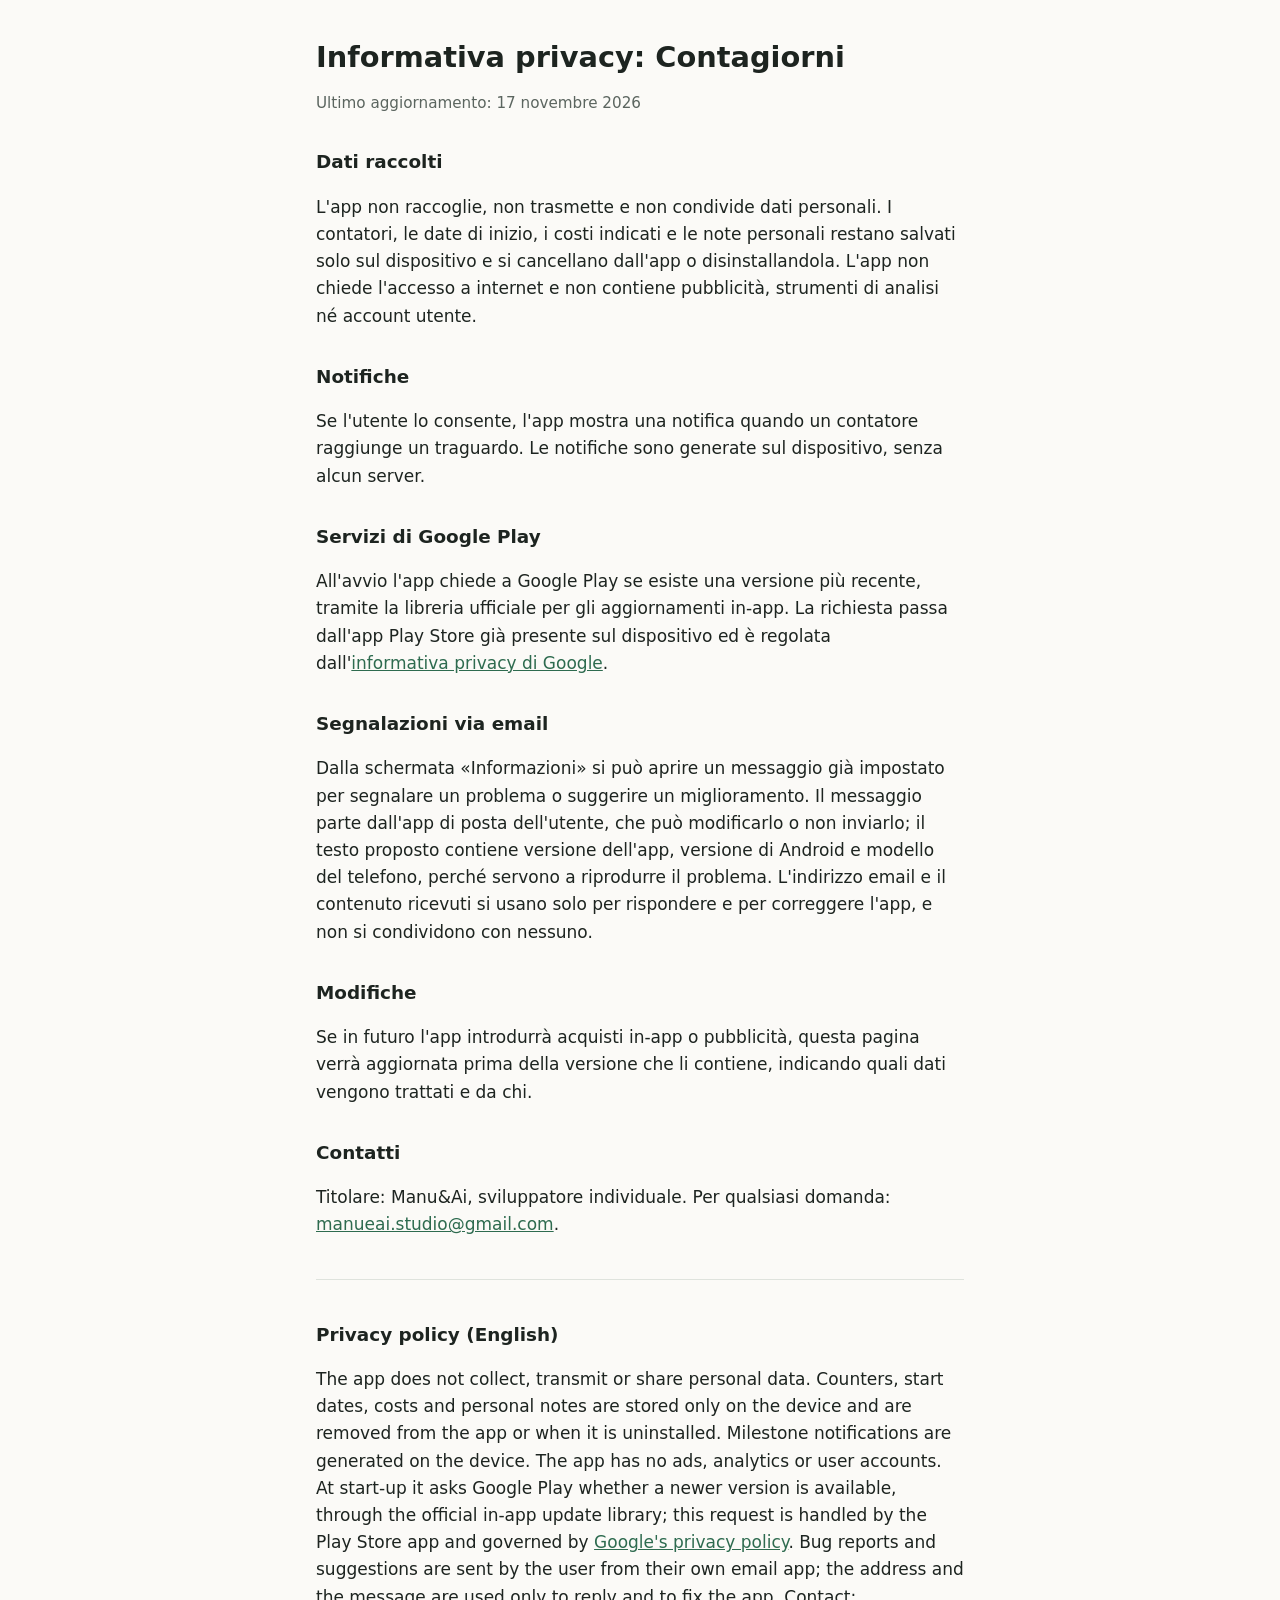
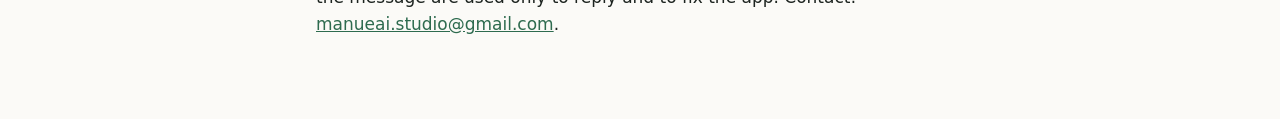
==== privacy/contagiorni.html @ 7eb75310 "Contagiorni: privacy policy e voce nella home" ====
<!doctype html>
<html lang="it">
<head>
  <meta charset="utf-8">
  <meta name="viewport" content="width=device-width, initial-scale=1">
  <title>Informativa privacy - Contagiorni</title>
  <link rel="stylesheet" href="../style.css">
</head>
<body>
<main>
  <h1>Informativa privacy: Contagiorni</h1>
  <p class="meta">Ultimo aggiornamento: 17 novembre 2026</p>

  <h2>Dati raccolti</h2>
  <p>L'app non raccoglie, non trasmette e non condivide dati personali. I contatori, le date di inizio, i costi
    indicati e le note personali restano salvati solo sul dispositivo e si cancellano dall'app o disinstallandola.
    L'app non chiede l'accesso a internet e non contiene pubblicità, strumenti
    di analisi né account utente.</p>

  <h2>Notifiche</h2>
  <p>Se l'utente lo consente, l'app mostra una notifica quando un contatore raggiunge un traguardo. Le notifiche
    sono generate sul dispositivo, senza alcun server.</p>

  <h2>Servizi di Google Play</h2>
  <p>All'avvio l'app chiede a Google Play se esiste una versione più recente, tramite la libreria ufficiale
    per gli aggiornamenti in-app. La richiesta passa dall'app Play Store già presente sul dispositivo ed è
    regolata dall'<a href="https://policies.google.com/privacy">informativa privacy di Google</a>.</p>

  <h2>Segnalazioni via email</h2>
  <p>Dalla schermata «Informazioni» si può aprire un messaggio già impostato per segnalare un problema o
    suggerire un miglioramento. Il messaggio parte dall'app di posta dell'utente, che può modificarlo o non
    inviarlo; il testo proposto contiene versione dell'app, versione di Android e modello del telefono, perché
    servono a riprodurre il problema. L'indirizzo email e il contenuto ricevuti si usano solo per rispondere e
    per correggere l'app, e non si condividono con nessuno.</p>

  <h2>Modifiche</h2>
  <p>Se in futuro l'app introdurrà acquisti in-app o pubblicità, questa pagina verrà aggiornata prima della
    versione che li contiene, indicando quali dati vengono trattati e da chi.</p>

  <h2>Contatti</h2>
  <p>Titolare: Manu&amp;Ai, sviluppatore individuale. Per qualsiasi domanda:
    <a href="mailto:manueai.studio@gmail.com">manueai.studio@gmail.com</a>.</p>

  <hr>
  <section lang="en">
    <h2>Privacy policy (English)</h2>
    <p>The app does not collect, transmit or share personal data. Counters, start dates, costs and personal notes
      are stored only on the device and are removed from the app or when it is uninstalled. Milestone
      notifications are generated on the device. The app has no ads, analytics or user accounts. At
      start-up it asks Google Play whether a newer version is available, through the official in-app update
      library; this request is handled by the Play Store app and governed by
      <a href="https://policies.google.com/privacy">Google's privacy policy</a>. Bug reports and suggestions
      are sent by the user from their own email app; the address and the message are used only to reply and
      to fix the app. Contact:
      <a href="mailto:manueai.studio@gmail.com">manueai.studio@gmail.com</a>.</p>
  </section>
</main>
</body>
</html>
---- style.css ----
:root {
  --bg: #fbfaf7;
  --fg: #1d2420;
  --muted: #5b655f;
  --accent: #2e6b4f;
  --rule: #dfe3dd;
}
@media (prefers-color-scheme: dark) {
  :root { --bg: #141816; --fg: #e6ebe7; --muted: #a3ada6; --accent: #8fd3b0; --rule: #2c332f; }
}
* { box-sizing: border-box; }
body {
  margin: 0;
  background: var(--bg);
  color: var(--fg);
  font: 17px/1.6 system-ui, -apple-system, "Segoe UI", Roboto, sans-serif;
}
main { max-width: 680px; margin: 0 auto; padding: 40px 16px 64px; }
h1 { font-size: 1.8rem; line-height: 1.25; margin: 0 0 8px; }
h2 { font-size: 1.15rem; margin: 32px 0 8px; }
p, li { color: var(--fg); }
.meta { color: var(--muted); font-size: 0.95rem; }
a { color: var(--accent); }
hr { border: 0; border-top: 1px solid var(--rule); margin: 40px 0; }
ul { padding-left: 1.2em; }
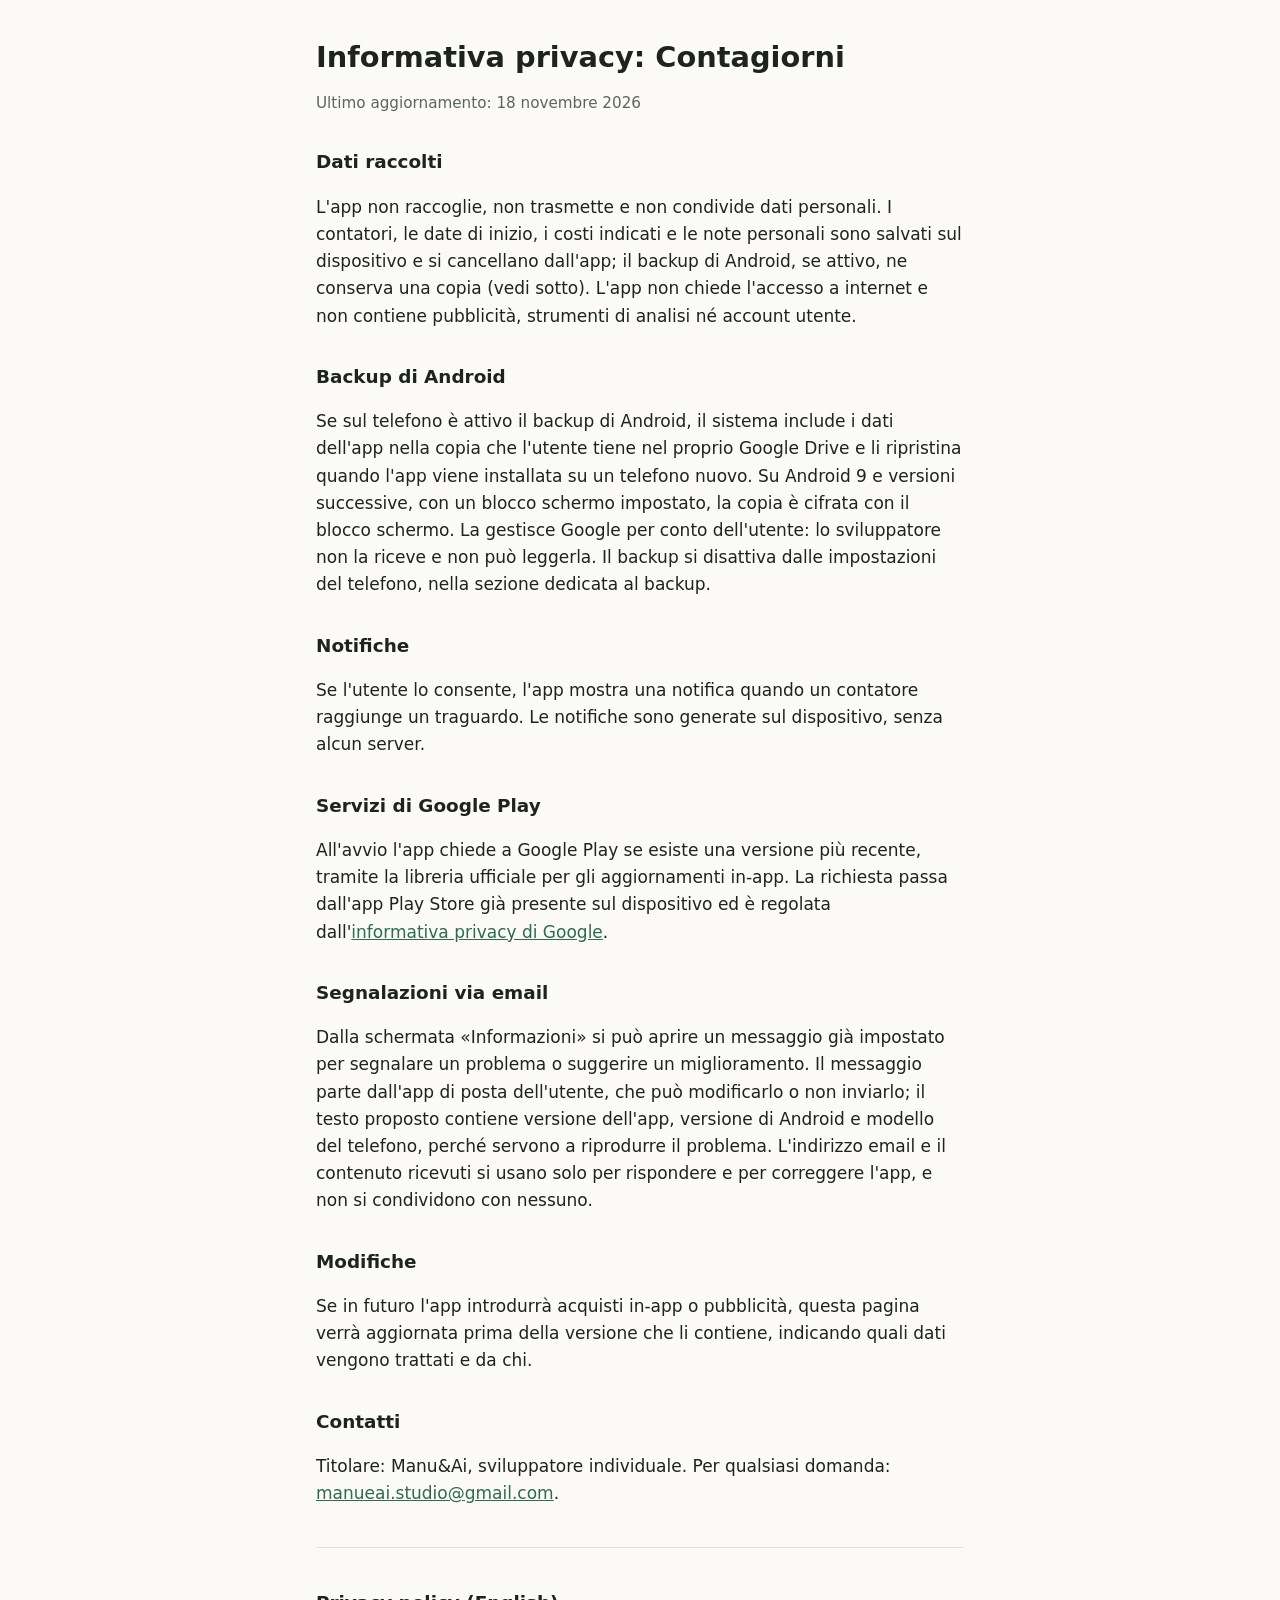
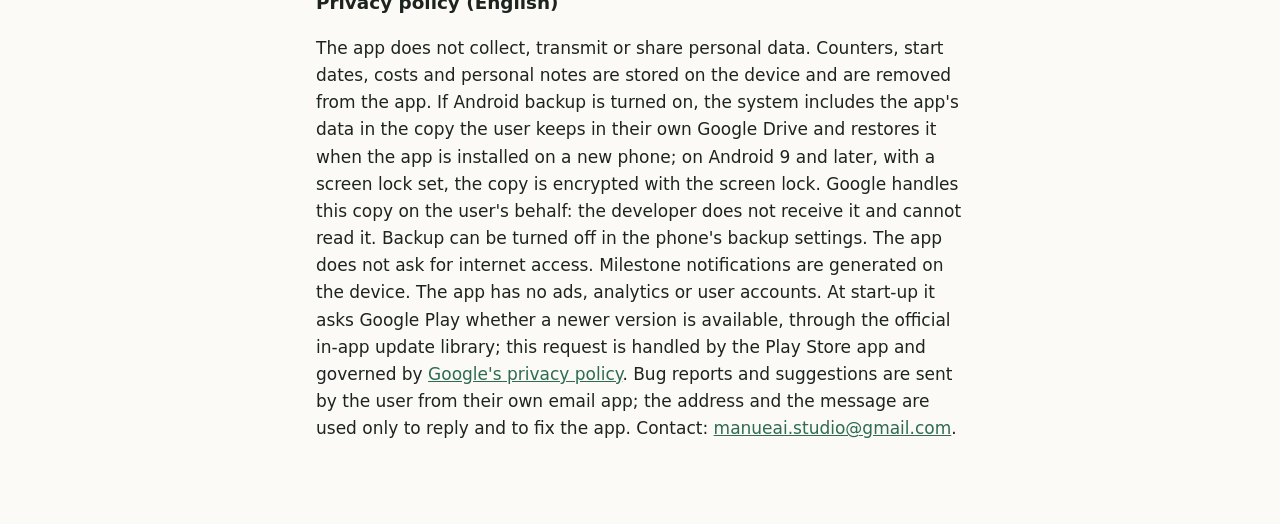
==== commit 8261ea35: "Informative: backup di Android, recensione del Timer, ultimo cambio di Volume" ====
--- a/privacy/contagiorni.html
+++ b/privacy/contagiorni.html
@@ -9,13 +9,21 @@
 <body>
 <main>
   <h1>Informativa privacy: Contagiorni</h1>
-  <p class="meta">Ultimo aggiornamento: 17 novembre 2026</p>
+  <p class="meta">Ultimo aggiornamento: 18 novembre 2026</p>
 
   <h2>Dati raccolti</h2>
   <p>L'app non raccoglie, non trasmette e non condivide dati personali. I contatori, le date di inizio, i costi
-    indicati e le note personali restano salvati solo sul dispositivo e si cancellano dall'app o disinstallandola.
+    indicati e le note personali sono salvati sul dispositivo e si cancellano dall'app; il backup di Android, se attivo, ne conserva una copia
+    (vedi sotto).
     L'app non chiede l'accesso a internet e non contiene pubblicità, strumenti
     di analisi né account utente.</p>
+
+  <h2>Backup di Android</h2>
+  <p>Se sul telefono è attivo il backup di Android, il sistema include i dati dell'app nella copia che l'utente
+    tiene nel proprio Google Drive e li ripristina quando l'app viene installata su un telefono nuovo. Su Android 9
+    e versioni successive, con un blocco schermo impostato, la copia è cifrata con il blocco schermo. La gestisce
+    Google per conto dell'utente: lo sviluppatore non la riceve e non può leggerla. Il backup si disattiva dalle
+    impostazioni del telefono, nella sezione dedicata al backup.</p>
 
   <h2>Notifiche</h2>
   <p>Se l'utente lo consente, l'app mostra una notifica quando un contatore raggiunge un traguardo. Le notifiche
@@ -45,7 +53,7 @@
   <section lang="en">
     <h2>Privacy policy (English)</h2>
     <p>The app does not collect, transmit or share personal data. Counters, start dates, costs and personal notes
-      are stored only on the device and are removed from the app or when it is uninstalled. Milestone
+      are stored on the device and are removed from the app. If Android backup is turned on, the system includes the app's data in the copy the user keeps in their own Google Drive and restores it when the app is installed on a new phone; on Android 9 and later, with a screen lock set, the copy is encrypted with the screen lock. Google handles this copy on the user's behalf: the developer does not receive it and cannot read it. Backup can be turned off in the phone's backup settings. The app does not ask for internet access. Milestone
       notifications are generated on the device. The app has no ads, analytics or user accounts. At
       start-up it asks Google Play whether a newer version is available, through the official in-app update
       library; this request is handled by the Play Store app and governed by
